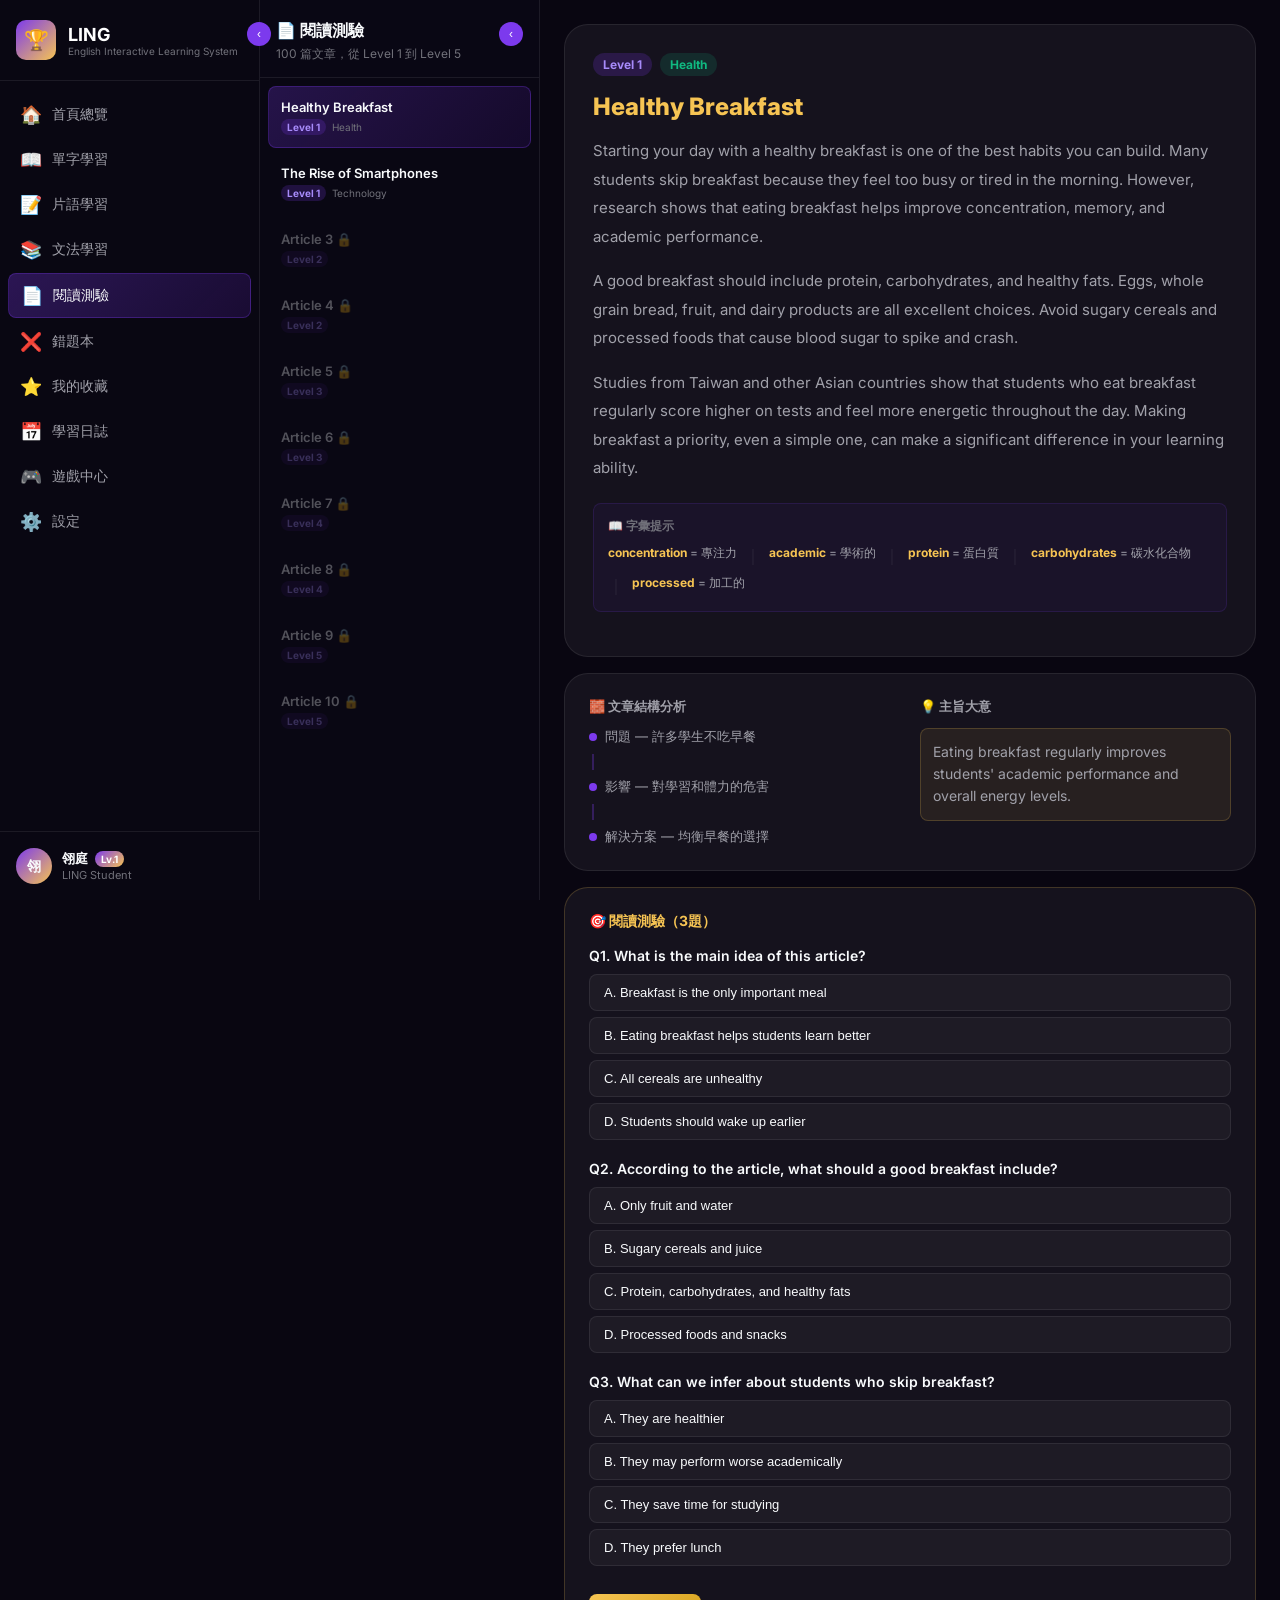
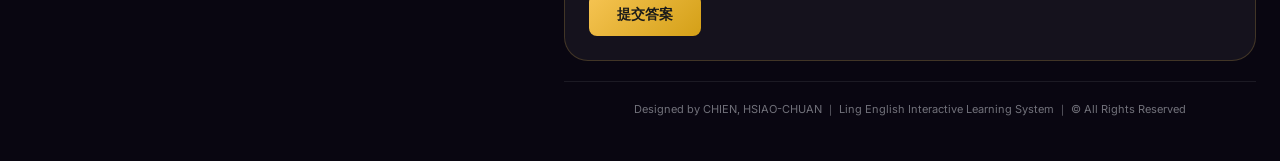
==== pages/reading.html @ c6108a71 "Add files via upload" ====
<!DOCTYPE html>
<html lang="zh-TW">
<head>
<meta charset="UTF-8">
<meta name="viewport" content="width=device-width, initial-scale=1.0">
<title>閱讀測驗 — LING</title>
<link rel="preconnect" href="https://fonts.googleapis.com">
<link href="https://fonts.googleapis.com/css2?family=Inter:wght@400;500;600;700;800;900&display=swap" rel="stylesheet">
<link rel="stylesheet" href="../css/main.css">
<style>
.rcontent{margin-left:var(--sidebar-w);flex:1;display:flex;min-height:100vh}
.sidebar2{width:280px;min-height:100vh;background:rgba(10,8,20,.97);border-right:1px solid var(--border);position:fixed;left:var(--sidebar-w);top:0;bottom:0;z-index:90;overflow-y:auto;transition:width .3s ease,transform .3s ease}
.sidebar2.collapsed{width:0;overflow:hidden;border-right:none;transform:translateX(0)}
.sidebar2-header{padding:20px 16px 14px;border-bottom:1px solid var(--border);position:sticky;top:0;background:rgba(10,8,20,.97);z-index:1;display:flex;align-items:flex-start;justify-content:space-between;white-space:nowrap;overflow:hidden}
.sidebar2-header h2{font-size:16px;font-weight:700;margin-bottom:4px}
.sidebar2-header p{font-size:12px;color:var(--text-muted)}
.sidebar2-toggle{background:var(--purple);border:none;color:white;width:24px;height:24px;border-radius:50%;cursor:pointer;font-size:12px;display:flex;align-items:center;justify-content:center;flex-shrink:0;margin-top:2px}
.article-list{padding:8px}
.sidebar2-open-btn{position:fixed;top:50%;left:calc(var(--sidebar-w) + 0px);transform:translateY(-50%);background:var(--purple);border:none;color:white;width:20px;height:48px;border-radius:0 8px 8px 0;cursor:pointer;font-size:14px;z-index:200;display:none;align-items:center;justify-content:center;transition:left .3s ease}
.art-item{padding:12px;border-radius:var(--radius-xs);cursor:pointer;margin-bottom:4px;transition:all var(--transition);border:1px solid transparent}
.art-item:hover{background:var(--bg-card)}
.art-item.active{background:linear-gradient(135deg,rgba(124,58,237,.25),rgba(91,33,182,.15));border-color:rgba(124,58,237,.3)}
.art-item.done{border-color:rgba(16,185,129,.2)}
.art-title{font-size:13px;font-weight:600;margin-bottom:4px}
.art-meta{display:flex;gap:6px;align-items:center}
.art-level{font-size:10px;padding:2px 6px;border-radius:99px;background:rgba(124,58,237,.2);color:#A78BFA;font-weight:700}
.art-topic{font-size:10px;color:var(--text-muted)}
.reading-main{margin-left:calc(var(--sidebar-w) + 280px);flex:1;padding:24px;transition:margin-left .3s ease;min-width:0}
.reading-main.expanded{margin-left:calc(var(--sidebar-w) + 24px)}
.reading-header{margin-bottom:20px}
.reading-header h1{font-size:22px;font-weight:800;margin-bottom:4px}
.article-card{background:var(--bg-card);border:1px solid var(--border);border-radius:var(--radius);padding:28px;margin-bottom:16px}
.article-meta{display:flex;gap:8px;align-items:center;margin-bottom:16px}
.article-meta .level-badge{padding:4px 10px;border-radius:99px;background:rgba(124,58,237,.2);color:#A78BFA;font-size:12px;font-weight:700}
.article-meta .topic-badge{padding:4px 10px;border-radius:99px;background:rgba(16,185,129,.15);color:var(--success);font-size:12px;font-weight:700}
.article-title{font-size:24px;font-weight:800;color:var(--gold);margin-bottom:16px}
.article-body{font-size:15px;color:var(--text-sec);line-height:1.9;margin-bottom:20px}
.vocab-hints{background:rgba(124,58,237,.06);border:1px solid rgba(124,58,237,.15);border-radius:var(--radius-xs);padding:14px;margin-bottom:16px}
.vocab-hints h4{font-size:12px;color:var(--text-muted);font-weight:600;text-transform:uppercase;margin-bottom:10px}
.vocab-hint-row{display:flex;flex-wrap:wrap;gap:8px}
.vh-item{font-size:12px;color:var(--text-sec)}
.vh-item strong{color:var(--gold)}
.analysis-card{background:var(--bg-card);border:1px solid var(--border);border-radius:var(--radius);padding:24px;margin-bottom:16px;display:grid;grid-template-columns:1fr 1fr;gap:20px}
.analysis-section h4{font-size:13px;font-weight:700;color:var(--text-sec);margin-bottom:12px;display:flex;align-items:center;gap:6px}
.struct-flow{display:flex;flex-direction:column;gap:8px}
.struct-item{display:flex;align-items:center;gap:8px}
.struct-dot{width:8px;height:8px;border-radius:50%;background:var(--purple);flex-shrink:0}
.struct-line{width:2px;height:16px;background:rgba(124,58,237,.3);margin-left:3px}
.main-idea-box{background:rgba(246,196,83,.08);border:1px solid rgba(246,196,83,.2);border-radius:var(--radius-xs);padding:12px;font-size:14px;color:var(--text-sec);line-height:1.6}
.reading-quiz{background:var(--bg-card);border:1px solid rgba(246,196,83,.2);border-radius:var(--radius);padding:24px;margin-bottom:16px}
.reading-quiz h3{font-size:14px;font-weight:700;color:var(--gold);margin-bottom:16px}
.rq-item{margin-bottom:20px}
.rq-question{font-size:14px;font-weight:600;margin-bottom:10px}
.rq-options{display:flex;flex-direction:column;gap:6px}
.rq-opt{padding:10px 14px;border-radius:var(--radius-xs);background:rgba(255,255,255,.04);border:1px solid var(--border);font-size:13px;cursor:pointer;text-align:left;color:var(--text);transition:all var(--transition)}
.rq-opt:hover:not(:disabled){background:rgba(124,58,237,.15);border-color:rgba(124,58,237,.4)}
.rq-opt.correct{background:rgba(16,185,129,.15);border-color:var(--success);color:var(--success)}
.rq-opt.wrong{background:rgba(239,68,68,.15);border-color:var(--danger);color:var(--danger)}
.submit-reading{background:linear-gradient(135deg,var(--gold),var(--gold-dark));color:#1a1a1a;font-weight:700;padding:12px 28px;border-radius:var(--radius-xs);border:none;cursor:pointer;font-size:14px;margin-top:8px}
</style>
</head>
<body>
<div class="app-layout" style="display:flex">
<aside class="sidebar1" id="sidebar1">
  <button class="sidebar1-collapse-btn" id="sidebar-collapse">‹</button>
  <div class="sidebar1-logo"><div class="logo-icon">🏆</div><div class="logo-text"><h2>LING</h2><p>English Interactive Learning System</p></div></div>
  <nav class="sidebar1-nav">
    <a class="nav-item" href="../index.html"><span class="nav-icon">🏠</span><span class="nav-label">首頁總覽</span></a>
    <a class="nav-item" href="vocabulary.html"><span class="nav-icon">📖</span><span class="nav-label">單字學習</span></a>
    <a class="nav-item" href="phrases.html"><span class="nav-icon">📝</span><span class="nav-label">片語學習</span></a>
    <a class="nav-item" href="grammar.html"><span class="nav-icon">📚</span><span class="nav-label">文法學習</span></a>
    <a class="nav-item active" href="reading.html"><span class="nav-icon">📄</span><span class="nav-label">閱讀測驗</span></a>
    <a class="nav-item" href="wrongbook.html"><span class="nav-icon">❌</span><span class="nav-label">錯題本</span></a>
    <a class="nav-item" href="favorite.html"><span class="nav-icon">⭐</span><span class="nav-label">我的收藏</span></a>
    <a class="nav-item" href="journal.html"><span class="nav-icon">📅</span><span class="nav-label">學習日誌</span></a>
    <a class="nav-item" href="game.html"><span class="nav-icon">🎮</span><span class="nav-label">遊戲中心</span></a>
    <a class="nav-item" href="settings.html"><span class="nav-icon">⚙️</span><span class="nav-label">設定</span></a>
  </nav>
  <div class="sidebar1-profile">
    <div class="profile-avatar profile-avatar-img">翎</div>
    <div class="profile-info"><h4><span class="profile-name">翎庭</span> <span class="lv-badge">Lv.1</span></h4><p>LING Student</p></div>
  </div>
</aside>

<aside class="sidebar2" id="sidebar2">
  <div class="sidebar2-header">
    <div><h2>📄 閱讀測驗</h2><p>100 篇文章，從 Level 1 到 Level 5</p></div>
    <button class="sidebar2-toggle" onclick="toggleSidebar2()" title="收合">‹</button>
  </div>
  <div class="article-list" id="article-list"></div>
</aside>
<button class="sidebar2-open-btn" id="sidebar2-open" onclick="toggleSidebar2()" title="展開">›</button>

<main class="reading-main animate-fadeIn">
  <div id="reading-area"></div>
  <div class="footer" style="margin-top:20px">Designed by CHIEN, HSIAO-CHUAN ｜ Ling English Interactive Learning System ｜ © All Rights Reserved</div>
</main>
</div>

<script src="../js/app.js"></script>
<script>
const ARTICLES=[
  {id:'r001',level:1,topic:'Health',title:'Healthy Breakfast',
   article:`Starting your day with a healthy breakfast is one of the best habits you can build. Many students skip breakfast because they feel too busy or tired in the morning. However, research shows that eating breakfast helps improve concentration, memory, and academic performance.\n\nA good breakfast should include protein, carbohydrates, and healthy fats. Eggs, whole grain bread, fruit, and dairy products are all excellent choices. Avoid sugary cereals and processed foods that cause blood sugar to spike and crash.\n\nStudies from Taiwan and other Asian countries show that students who eat breakfast regularly score higher on tests and feel more energetic throughout the day. Making breakfast a priority, even a simple one, can make a significant difference in your learning ability.`,
   vocab:[{word:'concentration',zh:'專注力'},{word:'academic',zh:'學術的'},{word:'protein',zh:'蛋白質'},{word:'carbohydrates',zh:'碳水化合物'},{word:'processed',zh:'加工的'}],
   mainIdea:'Eating breakfast regularly improves students\' academic performance and overall energy levels.',
   structure:['問題 — 許多學生不吃早餐','影響 — 對學習和體力的危害','解決方案 — 均衡早餐的選擇'],
   questions:[
     {q:'What is the main idea of this article?',opts:['Breakfast is the only important meal','Eating breakfast helps students learn better','All cereals are unhealthy','Students should wake up earlier'],ans:1},
     {q:'According to the article, what should a good breakfast include?',opts:['Only fruit and water','Sugary cereals and juice','Protein, carbohydrates, and healthy fats','Processed foods and snacks'],ans:2},
     {q:'What can we infer about students who skip breakfast?',opts:['They are healthier','They may perform worse academically','They save time for studying','They prefer lunch'],ans:1}
   ]},
  {id:'r002',level:1,topic:'Technology',title:'The Rise of Smartphones',
   article:`Over the past two decades, smartphones have completely transformed the way people communicate, work, and entertain themselves. What started as a simple device for making calls has evolved into a powerful computer that fits in your pocket.\n\nToday, smartphones allow users to browse the internet, take high-quality photos, navigate using GPS, and access thousands of applications. Social media platforms, messaging apps, and video streaming services have made it possible to stay connected with people around the world at any time.\n\nHowever, smartphones also come with challenges. Excessive screen time has been linked to sleep problems, reduced attention spans, and social anxiety among young people. Finding a healthy balance between digital and real-world interactions is an important skill for the modern generation.`,
   vocab:[{word:'transformed',zh:'改變了'},{word:'evolved',zh:'演化'},{word:'navigate',zh:'導航'},{word:'excessive',zh:'過度的'},{word:'generation',zh:'世代'}],
   mainIdea:'Smartphones have revolutionized modern life but also created new challenges for users.',
   structure:['現象 — 智慧型手機的崛起','功能 — 帶來的便利性','問題 — 過度使用的負面影響'],
   questions:[
     {q:'How have smartphones changed over time?',opts:['They became smaller only','They evolved from simple phones to powerful computers','They replaced all other technology','They became more expensive'],ans:1},
     {q:'Which problem is mentioned regarding smartphone use?',opts:['Poor camera quality','High cost','Sleep problems and reduced attention spans','Slow internet speed'],ans:2},
     {q:'What skill does the article suggest is important?',opts:['Learning to code apps','Balancing digital and real-world interactions','Using more social media','Buying better smartphones'],ans:1}
   ]}
];

let currentArticle=0;
let quizAnswers={};
let quizSubmitted=false;

document.addEventListener('DOMContentLoaded',()=>{App.init();renderArticleList();renderArticle(0);});

function toggleSidebar2(){
  const sb=document.getElementById('sidebar2');
  const main=document.querySelector('.reading-main');
  const openBtn=document.getElementById('sidebar2-open');
  const collapsed=sb.classList.toggle('collapsed');
  main.classList.toggle('expanded', collapsed);
  if(collapsed){
    openBtn.style.display='flex';
    // 收合後 open btn 緊貼 sidebar1 右邊
    openBtn.style.left='calc(var(--sidebar-w))';
  } else {
    openBtn.style.display='none';
  }
}

function renderArticleList(){
  const rp=Storage.load('ling_reading_progress')||{};
  const list=document.getElementById('article-list');
  list.innerHTML=ARTICLES.map((a,i)=>`
    <div class="art-item ${i===currentArticle?'active':''} ${rp[a.id]?.done?'done':''}" onclick="loadArticle(${i})">
      <div class="art-title">${a.title}${rp[a.id]?.done?' ✓':''}</div>
      <div class="art-meta">
        <span class="art-level">Level ${a.level}</span>
        <span class="art-topic">${a.topic}</span>
      </div>
    </div>`).join('');
  for(let i=ARTICLES.length+1;i<=10;i++){
    list.innerHTML+=`<div class="art-item locked" style="opacity:.3">
      <div class="art-title">Article ${i} 🔒</div>
      <div class="art-meta"><span class="art-level">Level ${Math.ceil(i/2)}</span></div>
    </div>`;
  }
}

function loadArticle(i){currentArticle=i;quizAnswers={};quizSubmitted=false;renderArticleList();renderArticle(i);}

function renderArticle(i){
  const a=ARTICLES[i];
  const area=document.getElementById('reading-area');
  area.innerHTML=`
    <div class="article-card">
      <div class="article-meta">
        <span class="level-badge">Level ${a.level}</span>
        <span class="topic-badge">${a.topic}</span>
      </div>
      <div class="article-title">${a.title}</div>
      <div class="article-body">${a.article.replace(/\n\n/g,'</p><p style="margin-top:16px">').replace(/^/,'<p>').replace(/$/,'</p>')}</div>
      <div class="vocab-hints">
        <h4>📖 字彙提示</h4>
        <div class="vocab-hint-row">${a.vocab.map(v=>`<span class="vh-item"><strong>${v.word}</strong> = ${v.zh}</span>`).join('<span style="color:var(--border)">｜</span>')}</div>
      </div>
    </div>

    <div class="analysis-card">
      <div class="analysis-section">
        <h4>🧱 文章結構分析</h4>
        <div class="struct-flow">${a.structure.map((s,si)=>`
          <div class="struct-item"><div class="struct-dot"></div><span style="font-size:13px;color:var(--text-sec)">${s}</span></div>
          ${si<a.structure.length-1?'<div class="struct-line" style="margin-left:3px"></div>':''}`).join('')}
        </div>
      </div>
      <div class="analysis-section">
        <h4>💡 主旨大意</h4>
        <div class="main-idea-box">${a.mainIdea}</div>
      </div>
    </div>

    <div class="reading-quiz">
      <h3>🎯 閱讀測驗（3題）</h3>
      ${a.questions.map((q,qi)=>`
        <div class="rq-item">
          <div class="rq-question">Q${qi+1}. ${q.q}</div>
          <div class="rq-options">
            ${q.opts.map((opt,oi)=>`<button class="rq-opt" id="q${qi}o${oi}" onclick="selectOpt(${qi},${oi},${q.ans})">${String.fromCharCode(65+oi)}. ${opt}</button>`).join('')}
          </div>
        </div>`).join('')}
      <button class="submit-reading" onclick="submitReading()">提交答案</button>
    </div>`;
}

function selectOpt(qi,oi,ans){
  if(quizSubmitted)return;
  quizAnswers[qi]=oi;
  const opts=document.querySelectorAll(`[id^="q${qi}o"]`);
  opts.forEach((o,i)=>o.style.borderColor=i===oi?'rgba(124,58,237,.5)':'');
}

function submitReading(){
  if(quizSubmitted)return;
  const a=ARTICLES[currentArticle];
  let correct=0;
  a.questions.forEach((q,qi)=>{
    const selected=quizAnswers[qi];
    if(selected===undefined)return;
    const opts=document.querySelectorAll(`[id^="q${qi}o"]`);
    opts.forEach((o,oi)=>{
      if(oi===q.ans)o.classList.add('correct');
      else if(oi===selected&&selected!==q.ans)o.classList.add('wrong');
      o.disabled=true;
    });
    if(selected===q.ans)correct++;
  });
  quizSubmitted=true;
  const pct=Math.round(correct/a.questions.length*100);
  const rp=Storage.load('ling_reading_progress')||{};
  rp[a.id]={done:true,accuracy:pct,date:new Date().toISOString().split('T')[0]};
  Storage.save('ling_reading_progress',rp);
  renderArticleList();
  alert(`📖 閱讀完成！正確率：${pct}%（${correct}/${a.questions.length} 題正確）`);
}
</script>
</body>
</html>
---- css/main.css ----
:root {
  --bg: #090611;
  --bg-card: rgba(255,255,255,0.05);
  --bg-card-hover: rgba(255,255,255,0.08);
  --purple: #7C3AED;
  --purple-light: #9D5FF0;
  --purple-dark: #5B21B6;
  --gold: #F6C453;
  --gold-dark: #D4A017;
  --success: #10B981;
  --danger: #EF4444;
  --warning: #F59E0B;
  --text: #F8FAFC;
  --text-sec: #A1A1AA;
  --text-muted: #71717A;
  --border: rgba(255,255,255,0.08);
  --border-hover: rgba(255,255,255,0.15);
  --radius: 24px;
  --radius-sm: 12px;
  --radius-xs: 8px;
  --glass: backdrop-filter: blur(20px);
  --sidebar-w: 260px;
  --sidebar-collapsed: 72px;
  --sidebar2-w: 320px;
  --transition: 0.3s ease;
}

* { margin: 0; padding: 0; box-sizing: border-box; }

body {
  background: var(--bg);
  color: var(--text);
  font-family: 'Inter', -apple-system, sans-serif;
  min-height: 100vh;
  overflow-x: hidden;
}

.app-layout {
  display: flex;
  min-height: 100vh;
}

/* ===== SIDEBAR 1 ===== */
.sidebar1 {
  width: var(--sidebar-w);
  min-height: 100vh;
  background: rgba(10,8,20,0.95);
  border-right: 1px solid var(--border);
  display: flex;
  flex-direction: column;
  transition: width var(--transition);
  position: fixed;
  left: 0; top: 0; bottom: 0;
  z-index: 100;
  backdrop-filter: blur(20px);
}

/* sidebar1 collapsed — update CSS var for sidebar2 positioning */
.sidebar1.collapsed { width: var(--sidebar-collapsed); }
.sidebar1.collapsed ~ * .sidebar2,
.sidebar1.collapsed ~ .sidebar2 {
  left: var(--sidebar-collapsed) !important;
}
.sidebar1.collapsed ~ * .sidebar2-open-btn,
.sidebar1.collapsed ~ .sidebar2-open-btn {
  left: var(--sidebar-collapsed) !important;
}

.sidebar1-logo {
  padding: 20px 16px;
  display: flex;
  align-items: center;
  gap: 12px;
  border-bottom: 1px solid var(--border);
}

.sidebar1-logo .logo-icon {
  width: 40px; height: 40px;
  background: linear-gradient(135deg, var(--purple), var(--gold));
  border-radius: 10px;
  display: flex; align-items: center; justify-content: center;
  font-size: 20px; flex-shrink: 0;
}

.sidebar1-logo .logo-text { overflow: hidden; }
.sidebar1-logo .logo-text h2 {
  font-size: 18px; font-weight: 700;
  background: linear-gradient(135deg, #fff 30%, var(--gold));
  -webkit-background-clip: text; -webkit-text-fill-color: transparent;
  white-space: nowrap;
}
.sidebar1-logo .logo-text p {
  font-size: 10px; color: var(--text-muted); white-space: nowrap;
}

.sidebar1.collapsed .logo-text,
.sidebar1.collapsed .nav-label,
.sidebar1.collapsed .profile-info { display: none; }

.sidebar1-nav {
  flex: 1;
  padding: 12px 8px;
  overflow-y: auto;
}

.nav-item {
  display: flex; align-items: center; gap: 12px;
  padding: 11px 12px;
  border-radius: var(--radius-xs);
  cursor: pointer;
  transition: all var(--transition);
  margin-bottom: 2px;
  text-decoration: none;
  color: var(--text-sec);
  font-size: 14px;
}

.nav-item:hover { background: var(--bg-card); color: var(--text); }
.nav-item.active {
  background: linear-gradient(135deg, rgba(124,58,237,0.3), rgba(91,33,182,0.2));
  color: var(--text);
  border: 1px solid rgba(124,58,237,0.3);
}
.nav-item.active .nav-icon { color: var(--gold); }

.nav-icon { font-size: 18px; flex-shrink: 0; width: 20px; text-align: center; }

.sidebar1-collapse-btn {
  position: absolute; top: 22px; right: -12px;
  width: 24px; height: 24px;
  background: var(--purple);
  border: none; border-radius: 50%;
  color: white; cursor: pointer;
  display: flex; align-items: center; justify-content: center;
  font-size: 12px;
  transition: all var(--transition);
  z-index: 101;
}

.sidebar1-profile {
  padding: 16px;
  border-top: 1px solid var(--border);
  display: flex; align-items: center; gap: 10px;
}

.profile-avatar {
  width: 36px; height: 36px;
  border-radius: 50%;
  background: linear-gradient(135deg, var(--purple), var(--gold));
  display: flex; align-items: center; justify-content: center;
  font-size: 14px; font-weight: 700;
  flex-shrink: 0; overflow: hidden;
}

.profile-avatar img { width: 100%; height: 100%; object-fit: cover; }

.profile-info h4 { font-size: 13px; font-weight: 600; }
.profile-info p { font-size: 11px; color: var(--text-muted); }

.lv-badge {
  font-size: 10px; font-weight: 700;
  background: linear-gradient(135deg, var(--purple), var(--gold));
  color: white; padding: 2px 6px;
  border-radius: 20px; margin-left: 4px;
}

/* ===== MAIN CONTENT ===== */
.main-content {
  margin-left: var(--sidebar-w);
  flex: 1;
  transition: margin-left var(--transition);
  min-height: 100vh;
}

.sidebar1.collapsed ~ .main-content { margin-left: var(--sidebar-collapsed); }

/* ===== CARDS ===== */
.card {
  background: var(--bg-card);
  border: 1px solid var(--border);
  border-radius: var(--radius);
  padding: 20px;
  backdrop-filter: blur(20px);
}

.card-sm { border-radius: var(--radius-sm); padding: 16px; }

/* ===== PROGRESS BAR ===== */
.progress-bar {
  height: 6px; background: rgba(255,255,255,0.1);
  border-radius: 99px; overflow: hidden;
}
.progress-fill {
  height: 100%;
  background: linear-gradient(90deg, var(--purple), var(--gold));
  border-radius: 99px;
  transition: width 0.5s ease;
}

/* ===== BADGES ===== */
.badge {
  display: inline-flex; align-items: center; gap: 4px;
  padding: 3px 8px; border-radius: 99px;
  font-size: 11px; font-weight: 600;
}
.badge-purple { background: rgba(124,58,237,0.2); color: #A78BFA; border: 1px solid rgba(124,58,237,0.3); }
.badge-gold { background: rgba(246,196,83,0.15); color: var(--gold); border: 1px solid rgba(246,196,83,0.3); }
.badge-success { background: rgba(16,185,129,0.15); color: var(--success); border: 1px solid rgba(16,185,129,0.3); }
.badge-danger { background: rgba(239,68,68,0.15); color: var(--danger); border: 1px solid rgba(239,68,68,0.3); }

/* ===== BUTTONS ===== */
.btn {
  display: inline-flex; align-items: center; gap: 6px;
  padding: 8px 16px; border-radius: var(--radius-xs);
  font-size: 13px; font-weight: 600;
  cursor: pointer; border: none; transition: all var(--transition);
}
.btn-primary {
  background: linear-gradient(135deg, var(--purple), var(--purple-dark));
  color: white;
}
.btn-primary:hover { opacity: 0.85; transform: translateY(-1px); }
.btn-gold {
  background: linear-gradient(135deg, var(--gold), var(--gold-dark));
  color: #1a1a1a;
}
.btn-ghost { background: var(--bg-card); color: var(--text-sec); border: 1px solid var(--border); }
.btn-ghost:hover { background: var(--bg-card-hover); color: var(--text); }

/* ===== ACHIEVEMENT BADGE ===== */
.achievement-badge {
  display: flex; flex-direction: column; align-items: center; gap: 8px;
  text-align: center;
}
.hexagon {
  width: 70px; height: 70px;
  position: relative;
  display: flex; align-items: center; justify-content: center;
}
.hexagon svg { width: 70px; height: 70px; position: absolute; }
.hexagon-content {
  position: relative; z-index: 1;
  font-size: 20px; font-weight: 800;
  color: white;
}

/* ===== SCROLLBAR ===== */
::-webkit-scrollbar { width: 4px; }
::-webkit-scrollbar-track { background: transparent; }
::-webkit-scrollbar-thumb { background: var(--border-hover); border-radius: 99px; }

/* ===== ANIMATIONS ===== */
@keyframes pulse-glow {
  0%, 100% { box-shadow: 0 0 20px rgba(124,58,237,0.3); }
  50% { box-shadow: 0 0 40px rgba(124,58,237,0.6); }
}
@keyframes float {
  0%, 100% { transform: translateY(0); }
  50% { transform: translateY(-6px); }
}
@keyframes fadeIn {
  from { opacity: 0; transform: translateY(10px); }
  to { opacity: 1; transform: translateY(0); }
}

.animate-fadeIn { animation: fadeIn 0.4s ease forwards; }

/* ===== FOOTER ===== */
.footer {
  text-align: center;
  padding: 20px;
  font-size: 11px;
  color: var(--text-muted);
  border-top: 1px solid var(--border);
}
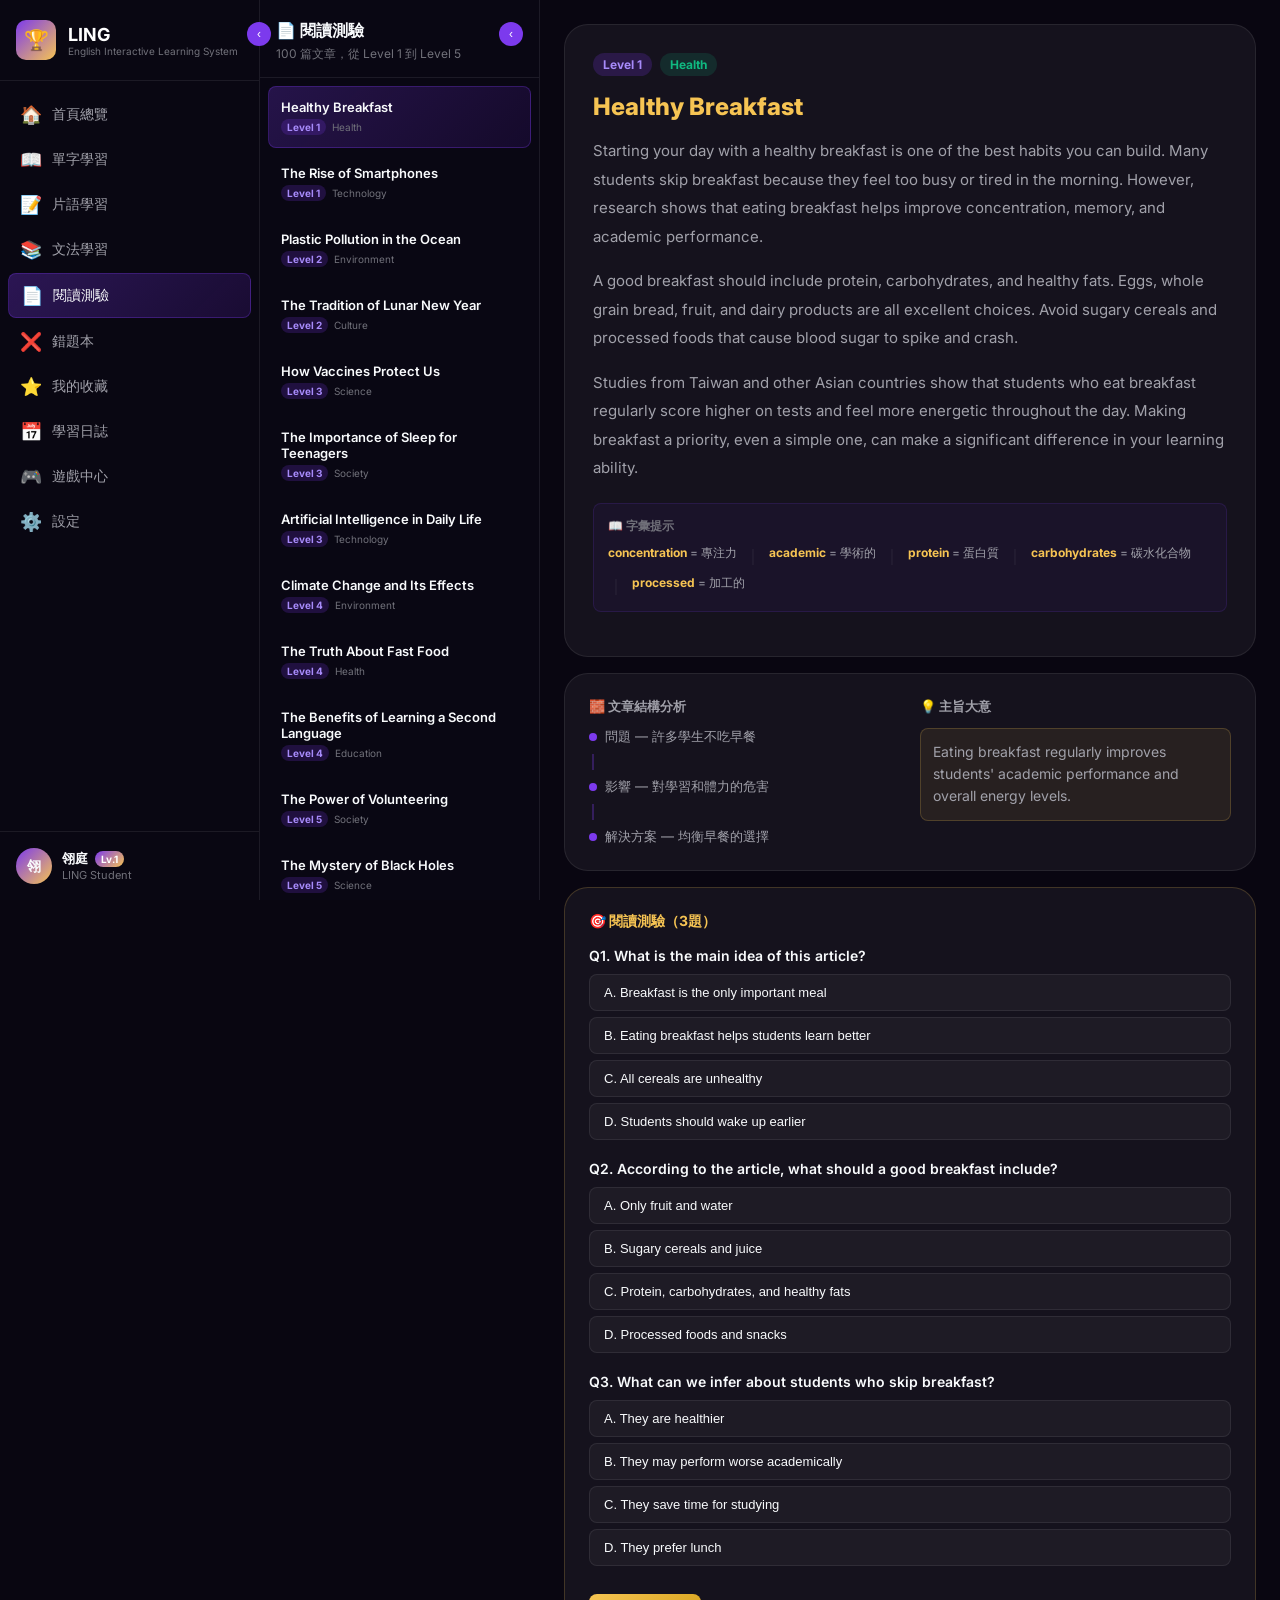
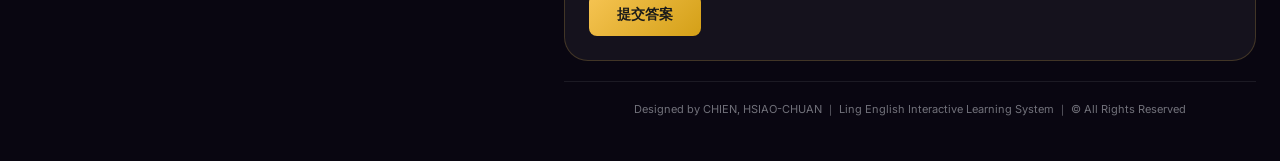
==== commit 28d92cec: "feat: add reading articles 3-20 (now 20 total)" ====
--- a/pages/reading.html
+++ b/pages/reading.html
@@ -119,7 +119,189 @@
      {q:'How have smartphones changed over time?',opts:['They became smaller only','They evolved from simple phones to powerful computers','They replaced all other technology','They became more expensive'],ans:1},
      {q:'Which problem is mentioned regarding smartphone use?',opts:['Poor camera quality','High cost','Sleep problems and reduced attention spans','Slow internet speed'],ans:2},
      {q:'What skill does the article suggest is important?',opts:['Learning to code apps','Balancing digital and real-world interactions','Using more social media','Buying better smartphones'],ans:1}
+   ]},
+  {id:'r003',level:2,topic:'Environment',title:'Plastic Pollution in the Ocean',
+   article:`Every year, millions of tons of plastic waste end up in the world's oceans. This plastic does not break down easily and can remain in the water for hundreds of years. Marine animals such as turtles, fish, and seabirds often mistake plastic for food, which can cause serious harm or even death.\n\nOne of the biggest problems is microplastics, tiny pieces of plastic smaller than five millimeters. These particles have been found in seafood, drinking water, and even the air we breathe. Scientists are still studying the long-term effects of microplastics on human health.\n\nTo solve this crisis, many countries have started banning single-use plastics such as straws and shopping bags. Individuals can also help by recycling properly, using reusable containers, and reducing their overall plastic consumption. Protecting the ocean requires effort from both governments and ordinary people.`,
+   vocab:[{word:'pollution',zh:'污染'},{word:'marine',zh:'海洋的'},{word:'microplastics',zh:'微塑膠'},{word:'particles',zh:'微粒'},{word:'consumption',zh:'消耗'}],
+   mainIdea:'Plastic pollution threatens ocean life and human health, requiring action from both governments and individuals.',
+   structure:['問題 — 海洋塑膠污染的規模','深入 — 微塑膠的危害','解決方案 — 政府與個人的行動'],
+   questions:[
+     {q:'Why is plastic pollution a serious problem for the ocean?',opts:['It makes water dirty for a few days','It does not break down and harms marine animals','It is too expensive to remove','It only affects turtles'],ans:1},
+     {q:'What are microplastics?',opts:['Large plastic bottles','Tiny plastic pieces smaller than five millimeters','A type of fish food','Recycled plastic products'],ans:1},
+     {q:'According to the article, how can individuals help?',opts:['By eating more seafood','By using more straws','By recycling and reducing plastic use','By ignoring the problem'],ans:2}
+   ]},
+  {id:'r004',level:2,topic:'Culture',title:'The Tradition of Lunar New Year',
+   article:`Lunar New Year is one of the most important festivals celebrated across many Asian countries, including Taiwan, China, Korea, and Vietnam. Unlike the Western calendar, the date of this festival changes each year because it follows the cycles of the moon.\n\nFamilies gather together to enjoy reunion dinners, which often feature symbolic foods. For example, fish represents abundance, while dumplings symbolize wealth. Children receive red envelopes filled with money, believed to bring good luck and drive away evil spirits.\n\nIn recent years, some traditions have changed as younger generations move to cities for work. Video calls now allow distant family members to celebrate together, and digital red envelopes have become popular. Despite these changes, the core values of family, gratitude, and hope for the future remain strong.`,
+   vocab:[{word:'festival',zh:'節慶'},{word:'symbolic',zh:'象徵性的'},{word:'abundance',zh:'豐盛'},{word:'gratitude',zh:'感恩'},{word:'generations',zh:'世代'}],
+   mainIdea:'Lunar New Year celebrates family and tradition, adapting to modern life while keeping its core values.',
+   structure:['介紹 — 農曆新年的重要性','習俗 — 象徵食物與紅包','變化 — 現代化的調整與不變的核心'],
+   questions:[
+     {q:'Why does the date of Lunar New Year change each year?',opts:['It follows the Western calendar','It follows the cycles of the moon','People vote on the date','It depends on the weather'],ans:1},
+     {q:'What does fish symbolize during the reunion dinner?',opts:['Health','Wisdom','Abundance','Peace'],ans:2},
+     {q:'How have younger generations changed the tradition?',opts:['They stopped celebrating','They use video calls and digital red envelopes','They moved to Western countries','They removed all symbolic foods'],ans:1}
+   ]},
+  {id:'r005',level:3,topic:'Science',title:'How Vaccines Protect Us',
+   article:`Vaccines are one of the greatest achievements in the history of medicine. They have saved millions of lives by preventing dangerous diseases such as polio, measles, and smallpox. But how exactly do vaccines work?\n\nWhen a vaccine is injected into the body, it contains a weakened or inactive part of a germ. This triggers the immune system to produce antibodies, which are special proteins that fight infection. The body then remembers how to defeat that particular germ in the future.\n\nThis process is called immunity. If a vaccinated person is later exposed to the real disease, their immune system can respond quickly and effectively. When a large percentage of a population is vaccinated, it creates herd immunity, protecting even those who cannot receive vaccines, such as newborn babies or people with certain illnesses.`,
+   vocab:[{word:'vaccine',zh:'疫苗'},{word:'immune system',zh:'免疫系統'},{word:'antibodies',zh:'抗體'},{word:'immunity',zh:'免疫力'},{word:'exposed',zh:'暴露於'}],
+   mainIdea:'Vaccines train the immune system to fight diseases and protect both individuals and communities.',
+   structure:['背景 — 疫苗的重要成就','原理 — 免疫系統如何運作','延伸 — 群體免疫的概念'],
+   questions:[
+     {q:'What does a vaccine contain?',opts:['A strong live germ','A weakened or inactive part of a germ','Only water and sugar','Antibiotics'],ans:1},
+     {q:'What are antibodies?',opts:['Types of germs','Special proteins that fight infection','A kind of vaccine','White blood cells only'],ans:1},
+     {q:'What is herd immunity?',opts:['Immunity for animals only','Protection created when many people are vaccinated','A disease that spreads quickly','A new type of vaccine'],ans:1}
+   ]},
+  {id:'r006',level:3,topic:'Society',title:'The Importance of Sleep for Teenagers',
+   article:`Many teenagers struggle to get enough sleep, and this has become a growing concern for parents, teachers, and doctors. Research suggests that teenagers need about eight to ten hours of sleep each night, yet most get far less due to homework, social media, and early school start times.\n\nDuring sleep, the brain processes information learned during the day and stores it in long-term memory. Lack of sleep can lead to poor concentration, lower grades, mood swings, and even weakened immunity. Some studies have also linked sleep deprivation to a higher risk of accidents and depression.\n\nExperts recommend several strategies to improve sleep quality. These include keeping a regular sleep schedule, avoiding screens before bedtime, and creating a quiet, dark environment. Some schools have even experimented with later start times, and the results show improvements in both attendance and academic performance.`,
+   vocab:[{word:'concern',zh:'憂慮'},{word:'process',zh:'處理'},{word:'deprivation',zh:'剝奪'},{word:'depression',zh:'憂鬱症'},{word:'strategies',zh:'策略'}],
+   mainIdea:'Teenagers need adequate sleep for health and learning, and several strategies can improve sleep quality.',
+   structure:['問題 — 青少年睡眠不足','影響 — 對學習與健康的危害','解決方案 — 改善睡眠的方法'],
+   questions:[
+     {q:'How many hours of sleep do teenagers need each night?',opts:['Four to five hours','Six to seven hours','Eight to ten hours','Twelve hours'],ans:2},
+     {q:'What happens in the brain during sleep?',opts:['It stops working completely','It processes and stores information','It grows larger','It produces food'],ans:1},
+     {q:'What is one recommended strategy to improve sleep?',opts:['Using screens before bed','Drinking coffee at night','Keeping a regular sleep schedule','Studying all night'],ans:2}
+   ]},
+  {id:'r007',level:3,topic:'Technology',title:'Artificial Intelligence in Daily Life',
+   article:`Artificial intelligence, often called AI, is no longer something found only in science fiction movies. Today, it is part of our everyday lives in ways many people do not even notice. From voice assistants on our phones to recommendation systems on streaming platforms, AI quietly shapes how we live and make decisions.\n\nAI works by analyzing large amounts of data to find patterns and make predictions. For example, when an online store suggests products you might like, it is using AI to study your past behavior. Self-driving cars, medical diagnosis tools, and language translation apps all rely on this powerful technology.\n\nHowever, the rise of AI also raises important questions. Some people worry about job losses, privacy, and the possibility of machines making unfair decisions. As AI continues to develop, society must find ways to use it responsibly while protecting human values and rights.`,
+   vocab:[{word:'artificial',zh:'人工的'},{word:'analyzing',zh:'分析'},{word:'patterns',zh:'模式'},{word:'predictions',zh:'預測'},{word:'responsibly',zh:'負責任地'}],
+   mainIdea:'AI is widely used in daily life and offers great benefits, but it also raises concerns that society must address.',
+   structure:['現象 — AI 融入日常生活','原理 — 分析數據找出模式','省思 — AI 帶來的疑慮與責任'],
+   questions:[
+     {q:'How is AI part of everyday life according to the article?',opts:['Only in movies','In voice assistants and recommendation systems','Only in laboratories','Only in cars'],ans:1},
+     {q:'How does AI make predictions?',opts:['By guessing randomly','By analyzing large amounts of data','By asking humans','By copying other machines'],ans:1},
+     {q:'What concern about AI is mentioned?',opts:['It is too slow','It uses too much electricity','Job losses and privacy issues','It cannot translate languages'],ans:2}
+   ]},
+  {id:'r008',level:4,topic:'Environment',title:'Climate Change and Its Effects',
+   article:`Climate change is one of the most serious challenges facing our planet today. It refers to long-term shifts in temperature and weather patterns, mainly caused by human activities such as burning fossil fuels and cutting down forests.\n\nThe effects of climate change are already visible around the world. Rising global temperatures have led to melting glaciers, higher sea levels, and more extreme weather events such as floods, droughts, and powerful storms. These changes threaten not only the natural environment but also human communities, agriculture, and economies.\n\nScientists agree that urgent action is needed to slow down climate change. Solutions include switching to renewable energy sources like solar and wind power, planting more trees, and reducing waste. International cooperation is essential, as climate change is a global problem that no single country can solve alone.`,
+   vocab:[{word:'fossil fuels',zh:'化石燃料'},{word:'glaciers',zh:'冰川'},{word:'extreme',zh:'極端的'},{word:'renewable',zh:'可再生的'},{word:'cooperation',zh:'合作'}],
+   mainIdea:'Climate change, caused by human activity, has serious global effects and requires urgent international action.',
+   structure:['定義 — 氣候變遷的成因','影響 — 全球可見的後果','解決方案 — 再生能源與國際合作'],
+   questions:[
+     {q:'What mainly causes climate change?',opts:['Natural cycles only','Human activities like burning fossil fuels','Too much rain','Animal migration'],ans:1},
+     {q:'Which is an effect of climate change mentioned in the article?',opts:['Lower sea levels','Melting glaciers and extreme weather','Colder summers everywhere','Fewer storms'],ans:1},
+     {q:'Why is international cooperation important?',opts:['Because one country cannot solve it alone','Because it is cheaper','Because only rich countries are affected','Because it is required by law'],ans:0}
+   ]},
+  {id:'r009',level:4,topic:'Health',title:'The Truth About Fast Food',
+   article:`Fast food has become a popular choice for busy people around the world. It is cheap, convenient, and tastes good to many people. However, eating too much fast food can have serious effects on our health.\n\nMost fast food is high in calories, salt, sugar, and unhealthy fats, but low in important nutrients such as vitamins and fiber. Regularly consuming these foods has been linked to obesity, heart disease, type 2 diabetes, and high blood pressure. The large portion sizes common in many restaurants also encourage people to eat more than they need.\n\nThis does not mean people must avoid fast food completely. The key is moderation and balance. Choosing healthier options, such as grilled instead of fried items, drinking water instead of soda, and eating fast food only occasionally, can help people enjoy these meals without damaging their health.`,
+   vocab:[{word:'convenient',zh:'方便的'},{word:'nutrients',zh:'營養素'},{word:'obesity',zh:'肥胖'},{word:'portion',zh:'份量'},{word:'moderation',zh:'適度'}],
+   mainIdea:'Fast food is convenient but unhealthy in excess; moderation and smarter choices are the key.',
+   structure:['現象 — 速食的普及','問題 — 對健康的危害','建議 — 適度與聰明的選擇'],
+   questions:[
+     {q:'Why do many people choose fast food?',opts:['It is very healthy','It is cheap, convenient, and tasty','It has many vitamins','It is hard to find'],ans:1},
+     {q:'What health problem is linked to eating too much fast food?',opts:['Better eyesight','Obesity and heart disease','Stronger bones','Improved memory'],ans:1},
+     {q:'What does the article suggest about eating fast food?',opts:['Avoid it completely forever','Eat it for every meal','Practice moderation and make healthier choices','Only eat fried items'],ans:2}
+   ]},
+  {id:'r010',level:4,topic:'Education',title:'The Benefits of Learning a Second Language',
+   article:`Learning a second language offers far more benefits than simply being able to communicate with more people. In our increasingly connected world, bilingual abilities have become a valuable skill in both education and the workplace.\n\nStudies have shown that learning another language can improve brain function. Bilingual people often have better memory, stronger problem-solving skills, and greater creativity. Some research even suggests that speaking two languages may delay the onset of certain age-related brain diseases.\n\nBeyond the mental benefits, knowing a second language opens doors to new cultures and opportunities. Travelers can connect more deeply with local people, and job seekers gain a competitive advantage. While learning a language takes time and effort, the rewards last a lifetime and enrich a person in countless ways.`,
+   vocab:[{word:'bilingual',zh:'雙語的'},{word:'function',zh:'功能'},{word:'creativity',zh:'創造力'},{word:'onset',zh:'發病；開始'},{word:'competitive',zh:'有競爭力的'}],
+   mainIdea:'Learning a second language improves brain function and opens up cultural and career opportunities.',
+   structure:['主張 — 學第二語言的價值','證據 — 對大腦的益處','延伸 — 文化與職涯的機會'],
+   questions:[
+     {q:'What mental benefit of learning a second language is mentioned?',opts:['Better eyesight','Better memory and problem-solving skills','Faster running speed','Louder voice'],ans:1},
+     {q:'What might speaking two languages delay, according to research?',opts:['Learning to drive','Age-related brain diseases','Getting a job','Travel plans'],ans:1},
+     {q:'How does a second language help job seekers?',opts:['It guarantees a high salary','It gives a competitive advantage','It replaces all other skills','It makes work easier to avoid'],ans:1}
+   ]},
+  {id:'r011',level:5,topic:'Society',title:'The Power of Volunteering',
+   article:`Volunteering means giving your time and energy to help others without expecting payment. Around the world, millions of people volunteer in hospitals, schools, animal shelters, and disaster relief efforts. While the main goal is to help others, volunteering also brings surprising benefits to the volunteers themselves.\n\nResearch has found that people who volunteer regularly tend to be happier and healthier. Helping others can reduce stress, fight feelings of loneliness, and give life a greater sense of purpose. Volunteers also develop useful skills, build new friendships, and gain valuable work experience.\n\nFor young people in particular, volunteering can be a powerful learning experience. It teaches responsibility, teamwork, and empathy, while exposing them to different communities and social issues. Many schools now encourage or require community service, recognizing that giving back makes both individuals and society stronger.`,
+   vocab:[{word:'volunteering',zh:'志願服務'},{word:'shelters',zh:'收容所'},{word:'purpose',zh:'目標；意義'},{word:'empathy',zh:'同理心'},{word:'community',zh:'社區'}],
+   mainIdea:'Volunteering helps others while also bringing health, social, and learning benefits to volunteers.',
+   structure:['定義 — 志願服務的意義','益處 — 對志工自身的好處','延伸 — 對年輕人的教育價值'],
+   questions:[
+     {q:'What does volunteering mean?',opts:['Working only for money','Helping others without expecting payment','A type of school subject','Traveling abroad'],ans:1},
+     {q:'What benefit do regular volunteers experience?',opts:['They become richer','They tend to be happier and healthier','They get free housing','They avoid all work'],ans:1},
+     {q:'Why is volunteering valuable for young people?',opts:['It teaches responsibility and empathy','It replaces school completely','It guarantees a job','It is always paid'],ans:0}
    ]}
+,
+  {id:'r012',level:5,topic:'Science',title:'The Mystery of Black Holes',
+   article:`Black holes are among the most fascinating and mysterious objects in the universe. A black hole is a region in space where gravity is so strong that nothing, not even light, can escape from it. Because no light can come out, black holes are invisible and can only be detected by their effects on nearby objects.\n\nBlack holes form when massive stars run out of fuel and collapse under their own gravity. The center of a black hole, called the singularity, is a point of infinite density. Surrounding it is the event horizon, a boundary beyond which escape becomes impossible.\n\nIn 2019, scientists captured the first ever image of a black hole, located in a distant galaxy. This achievement confirmed predictions made by Albert Einstein over a century ago. Studying black holes helps scientists understand gravity, space, and time, and continues to push the limits of human knowledge.`,
+   vocab:[{word:'gravity',zh:'重力'},{word:'collapse',zh:'坍縮'},{word:'density',zh:'密度'},{word:'boundary',zh:'邊界'},{word:'confirmed',zh:'證實'}],
+   mainIdea:'Black holes are invisible regions of extreme gravity whose study deepens our understanding of the universe.',
+   structure:['定義 — 黑洞是什麼','形成 — 恆星坍縮的過程','成就 — 首張黑洞影像與意義'],
+   questions:[
+     {q:'Why are black holes invisible?',opts:['They are too small','Not even light can escape them','They move too fast','They are made of dark paint'],ans:1},
+     {q:'How do black holes form?',opts:['When planets collide','When massive stars run out of fuel and collapse','When light is created','When galaxies merge'],ans:1},
+     {q:'What did the 2019 black hole image confirm?',opts:['That black holes do not exist','Predictions made by Einstein','That light can escape','A new planet was found'],ans:1}
+   ]},
+  {id:'r013',level:5,topic:'Culture',title:'Street Art: Vandalism or Expression?',
+   article:`Street art has long been a topic of heated debate. To some, it is a beautiful form of self-expression that brings color and meaning to dull city walls. To others, it is nothing more than vandalism that damages public and private property.\n\nModern street art ranges from simple graffiti tags to large, detailed murals that tell powerful stories. Artists like Banksy have gained worldwide fame, and their works now sell for millions of dollars. Some cities have even created legal walls and festivals to celebrate this art form, recognizing its cultural and economic value.\n\nHowever, the line between art and crime remains unclear. Creating art on someone's property without permission is illegal in most places. The challenge for cities is to find a balance, allowing creative expression while respecting the rights of property owners and maintaining public order.`,
+   vocab:[{word:'debate',zh:'辯論'},{word:'expression',zh:'表達'},{word:'vandalism',zh:'破壞公物'},{word:'murals',zh:'壁畫'},{word:'permission',zh:'許可'}],
+   mainIdea:'Street art sparks debate between being seen as creative expression and as illegal vandalism.',
+   structure:['爭議 — 藝術還是破壞','發展 — 街頭藝術的價值與名氣','省思 — 在創意與秩序間取得平衡'],
+   questions:[
+     {q:'Why is street art a topic of debate?',opts:['It is too expensive','Some see it as art, others as vandalism','It is always illegal','Nobody likes it'],ans:1},
+     {q:'What is mentioned about the artist Banksy?',opts:['He paints only at home','His works sell for millions of dollars','He was never famous','He only does small tags'],ans:1},
+     {q:'What is the main challenge for cities?',opts:['Banning all art','Balancing creative expression with property rights','Making art free','Removing all walls'],ans:1}
+   ]},
+  {id:'r014',level:6,topic:'Technology',title:'The Future of Electric Vehicles',
+   article:`Electric vehicles, or EVs, are rapidly changing the way the world thinks about transportation. Unlike traditional cars that run on gasoline, EVs are powered by electricity stored in large batteries. As concerns about pollution and climate change grow, more drivers are making the switch.\n\nThe advantages of electric vehicles are significant. They produce no exhaust emissions, which helps reduce air pollution in cities. They are also cheaper to operate, since electricity costs less than gasoline and EVs require less maintenance. Many governments now offer financial incentives to encourage people to buy them.\n\nHowever, challenges remain. The driving range of some EVs is still limited, and charging stations are not yet available everywhere. Producing batteries also requires rare materials that can be difficult to obtain. Despite these obstacles, experts predict that electric vehicles will dominate the roads within the next few decades.`,
+   vocab:[{word:'transportation',zh:'運輸'},{word:'emissions',zh:'排放'},{word:'maintenance',zh:'維護'},{word:'incentives',zh:'誘因'},{word:'obstacles',zh:'障礙'}],
+   mainIdea:'Electric vehicles offer cleaner, cheaper transportation but still face challenges before becoming dominant.',
+   structure:['介紹 — 電動車的崛起','優點 — 環保與經濟效益','挑戰 — 續航與電池問題'],
+   questions:[
+     {q:'How are electric vehicles powered?',opts:['By gasoline','By electricity stored in batteries','By solar panels only','By steam'],ans:1},
+     {q:'What is one advantage of EVs mentioned?',opts:['They produce no exhaust emissions','They are always faster','They never need charging','They are free'],ans:0},
+     {q:'What challenge do electric vehicles still face?',opts:['They are too quiet','Limited range and few charging stations','They cannot turn','They use too much gasoline'],ans:1}
+   ]},
+  {id:'r015',level:6,topic:'Society',title:'Social Media and Mental Health',
+   article:`Social media has transformed how people connect, share, and access information. Platforms like Instagram, TikTok, and Facebook allow billions of users to stay in touch with friends and discover new ideas. Yet growing evidence suggests that heavy social media use may negatively affect mental health, especially among young people.\n\nOne major concern is the pressure to present a perfect life online. Constantly comparing oneself to carefully edited images can lead to feelings of inadequacy, anxiety, and low self-esteem. The fear of missing out, often called FOMO, can also make users feel anxious and dissatisfied with their own lives.\n\nExperts do not suggest abandoning social media entirely, but rather using it more mindfully. Setting time limits, following positive accounts, and taking regular breaks can help. Most importantly, remembering that online content rarely reflects real life can protect users from unnecessary stress and comparison.`,
+   vocab:[{word:'platforms',zh:'平台'},{word:'inadequacy',zh:'不足感'},{word:'anxiety',zh:'焦慮'},{word:'self-esteem',zh:'自尊'},{word:'mindfully',zh:'有意識地'}],
+   mainIdea:'Heavy social media use can harm mental health, but mindful habits can reduce its negative effects.',
+   structure:['現象 — 社群媒體的影響力','問題 — 對心理健康的危害','建議 — 有意識地使用社群媒體'],
+   questions:[
+     {q:'What is one major mental health concern of social media?',opts:['It is too slow','Pressure to present a perfect life online','It costs too much money','It cannot be shared'],ans:1},
+     {q:'What does FOMO stand for in the article?',opts:['Fear of making others','Fear of missing out','Feeling of more options','Finding old memories online'],ans:1},
+     {q:'What do experts suggest about social media?',opts:['Abandon it entirely','Use it more mindfully with limits','Use it all day','Never take breaks'],ans:1}
+   ]},
+  {id:'r016',level:6,topic:'Environment',title:'The Importance of Bees',
+   article:`Bees may be small, but they play a giant role in keeping our planet healthy. As they fly from flower to flower collecting nectar, bees transfer pollen, a process called pollination. This allows plants to produce fruits, vegetables, and seeds. In fact, about one third of the food we eat depends on pollination by bees and other insects.\n\nUnfortunately, bee populations around the world have been declining at an alarming rate. Scientists believe several factors are to blame, including the use of harmful pesticides, loss of natural habitats, climate change, and disease. The disappearance of bees could threaten global food supplies and entire ecosystems.\n\nProtecting bees is therefore essential for both nature and humanity. People can help by planting bee-friendly flowers, avoiding chemical pesticides, and supporting local beekeepers. Even small actions, when taken by many people, can make a real difference in saving these vital insects.`,
+   vocab:[{word:'nectar',zh:'花蜜'},{word:'pollination',zh:'授粉'},{word:'declining',zh:'下降'},{word:'pesticides',zh:'殺蟲劑'},{word:'ecosystems',zh:'生態系'}],
+   mainIdea:'Bees are vital for food production, but their decline threatens ecosystems and requires protective action.',
+   structure:['重要性 — 蜜蜂與授粉','危機 — 蜂群數量下降的原因','行動 — 如何保護蜜蜂'],
+   questions:[
+     {q:'What is pollination?',opts:['Bees making honey','Transferring pollen between flowers','Bees building hives','Cleaning flowers'],ans:1},
+     {q:'How much of our food depends on pollination?',opts:['About one tenth','About one third','About one half','All of it'],ans:1},
+     {q:'How can people help protect bees?',opts:['Use more pesticides','Plant bee-friendly flowers','Remove all flowers','Ignore the problem'],ans:1}
+   ]},
+  {id:'r017',level:7,topic:'Education',title:'Online Learning: Opportunities and Challenges',
+   article:`Online learning has grown dramatically in recent years, especially after the global pandemic forced schools to close. Through computers and the internet, students can now attend classes, submit assignments, and interact with teachers from anywhere in the world. This shift has opened up exciting new opportunities for education.\n\nOne of the biggest advantages is flexibility. Students can learn at their own pace and review lessons whenever they need. Online learning also makes education more accessible to people in remote areas or those who cannot attend traditional schools. A wide variety of courses, from coding to cooking, is now available to anyone with an internet connection.\n\nHowever, online learning is not without its problems. Some students struggle with a lack of face-to-face interaction and find it hard to stay motivated. Technical issues and unequal access to devices and reliable internet can also create barriers. To be successful, online learning requires strong self-discipline and proper support from both teachers and families.`,
+   vocab:[{word:'pandemic',zh:'大流行病'},{word:'flexibility',zh:'彈性'},{word:'accessible',zh:'容易取得的'},{word:'motivated',zh:'有動力的'},{word:'self-discipline',zh:'自律'}],
+   mainIdea:'Online learning offers flexible, accessible education but requires self-discipline and support to overcome its challenges.',
+   structure:['背景 — 線上學習的興起','優點 — 彈性與可及性','挑戰 — 互動不足與資源不均'],
+   questions:[
+     {q:'What event accelerated the growth of online learning?',opts:['A sports event','The global pandemic','A new law','A holiday'],ans:1},
+     {q:'What is a major advantage of online learning?',opts:['It is always free','Flexibility to learn at your own pace','No need to study','It requires no internet'],ans:1},
+     {q:'What does successful online learning require?',opts:['Strong self-discipline and support','Expensive equipment only','No teachers','Living in a city'],ans:0}
+   ]},
+  {id:'r018',level:7,topic:'Health',title:'The Science of Happiness',
+   article:`What makes people truly happy? For centuries, philosophers have explored this question, and today scientists are studying happiness using research and data. Their findings challenge some common beliefs about what brings lasting joy.\n\nMany people assume that wealth and material possessions are the keys to happiness. While having enough money to meet basic needs does matter, research shows that beyond a certain point, more money does not lead to significantly more happiness. Instead, strong relationships, good health, and a sense of purpose are far more important.\n\nScientists have also discovered that happiness can be cultivated through daily habits. Practicing gratitude, helping others, exercising regularly, and spending time in nature have all been shown to boost well-being. In other words, happiness is not just something that happens to us, but something we can actively build through our choices and actions.`,
+   vocab:[{word:'philosophers',zh:'哲學家'},{word:'possessions',zh:'財物'},{word:'significantly',zh:'顯著地'},{word:'cultivated',zh:'培養'},{word:'well-being',zh:'幸福感'}],
+   mainIdea:'Lasting happiness comes less from wealth and more from relationships, health, purpose, and positive daily habits.',
+   structure:['提問 — 什麼帶來快樂','迷思 — 財富與快樂的關係','發現 — 可培養的快樂習慣'],
+   questions:[
+     {q:'What does research say about money and happiness?',opts:['More money always means more happiness','Beyond a point, more money does not add much happiness','Money has no effect at all','Only rich people are happy'],ans:1},
+     {q:'What is more important for happiness than wealth?',opts:['Expensive cars','Strong relationships and good health','Bigger houses','More gadgets'],ans:1},
+     {q:'How can happiness be cultivated?',opts:['By doing nothing','Through habits like gratitude and helping others','By buying more things','By avoiding people'],ans:1}
+   ]},
+  {id:'r019',level:7,topic:'Science',title:'Renewable Energy for a Sustainable Future',
+   article:`As the world searches for ways to fight climate change, renewable energy has emerged as one of the most promising solutions. Unlike fossil fuels, which are limited and produce harmful pollution, renewable sources such as solar, wind, and hydropower are clean and naturally replenished.\n\nSolar power captures energy from the sun using panels, while wind turbines convert the movement of air into electricity. Hydropower uses the force of flowing water, and geothermal energy taps into heat from beneath the Earth's surface. These technologies have improved dramatically and become more affordable in recent years.\n\nThe transition to renewable energy brings many benefits, including cleaner air, reduced greenhouse gas emissions, and new job opportunities. However, challenges such as storing energy for cloudy or windless days still need to be solved. With continued investment and innovation, renewable energy could power a cleaner and more sustainable future for everyone.`,
+   vocab:[{word:'renewable',zh:'可再生的'},{word:'replenished',zh:'補充的'},{word:'turbines',zh:'渦輪機'},{word:'transition',zh:'轉變'},{word:'sustainable',zh:'永續的'}],
+   mainIdea:'Renewable energy offers a clean, sustainable alternative to fossil fuels, despite challenges like energy storage.',
+   structure:['背景 — 再生能源的崛起','種類 — 各種再生能源技術','展望 — 益處、挑戰與未來'],
+   questions:[
+     {q:'How is renewable energy different from fossil fuels?',opts:['It is more polluting','It is clean and naturally replenished','It is more limited','It is always more expensive'],ans:1},
+     {q:'How does solar power generate electricity?',opts:['By burning coal','By capturing energy from the sun with panels','By using flowing water','By drilling underground'],ans:1},
+     {q:'What challenge of renewable energy is mentioned?',opts:['It creates too much pollution','Storing energy for cloudy or windless days','It is impossible to build','It uses fossil fuels'],ans:1}
+   ]},
+  {id:'r020',level:8,topic:'Society',title:'The Value of Failure',
+   article:`In a world that often celebrates success, we tend to forget that failure is a natural and necessary part of life. Many of history's greatest achievements were built on a foundation of repeated failures. Understanding how to deal with failure may be one of the most important skills a person can develop.\n\nFamous inventors, scientists, and entrepreneurs frequently faced rejection and setbacks before reaching success. Thomas Edison reportedly failed thousands of times before inventing a working light bulb. Rather than giving up, he viewed each failure as a lesson that brought him closer to his goal. This mindset, often called resilience, allows people to recover from disappointment and keep moving forward.\n\nLearning to embrace failure does not mean enjoying it, but rather seeing it as an opportunity to grow. When we analyze our mistakes, we discover what does not work and gain valuable knowledge. Parents and teachers can help young people by encouraging them to take risks, make mistakes, and understand that failure is not the opposite of success, but a part of it.`,
+   vocab:[{word:'foundation',zh:'基礎'},{word:'entrepreneurs',zh:'創業家'},{word:'setbacks',zh:'挫折'},{word:'resilience',zh:'韌性'},{word:'embrace',zh:'擁抱；接納'}],
+   mainIdea:'Failure is a necessary part of success; learning resilience and growth from mistakes is a vital life skill.',
+   structure:['觀點 — 失敗是人生的一部分','例證 — 名人從失敗中成功','啟示 — 將失敗視為成長的機會'],
+   questions:[
+     {q:'What does the article say about failure?',opts:['It should always be avoided','It is a natural and necessary part of life','It only happens to weak people','It has no value'],ans:1},
+     {q:'How did Thomas Edison view his failures?',opts:['As reasons to give up','As lessons bringing him closer to his goal','As someone else fault','As meaningless'],ans:1},
+     {q:'What is resilience?',opts:['The fear of failure','The ability to recover and keep moving forward','A type of invention','Avoiding all risks'],ans:1}
+   ]}
+
 ];
 
 let currentArticle=0;
@@ -154,7 +336,7 @@
         <span class="art-topic">${a.topic}</span>
       </div>
     </div>`).join('');
-  for(let i=ARTICLES.length+1;i<=10;i++){
+  for(let i=ARTICLES.length+1;i<=20;i++){
     list.innerHTML+=`<div class="art-item locked" style="opacity:.3">
       <div class="art-title">Article ${i} 🔒</div>
       <div class="art-meta"><span class="art-level">Level ${Math.ceil(i/2)}</span></div>
@@ -241,3 +423,4 @@
 </script>
 </body>
 </html>
+
